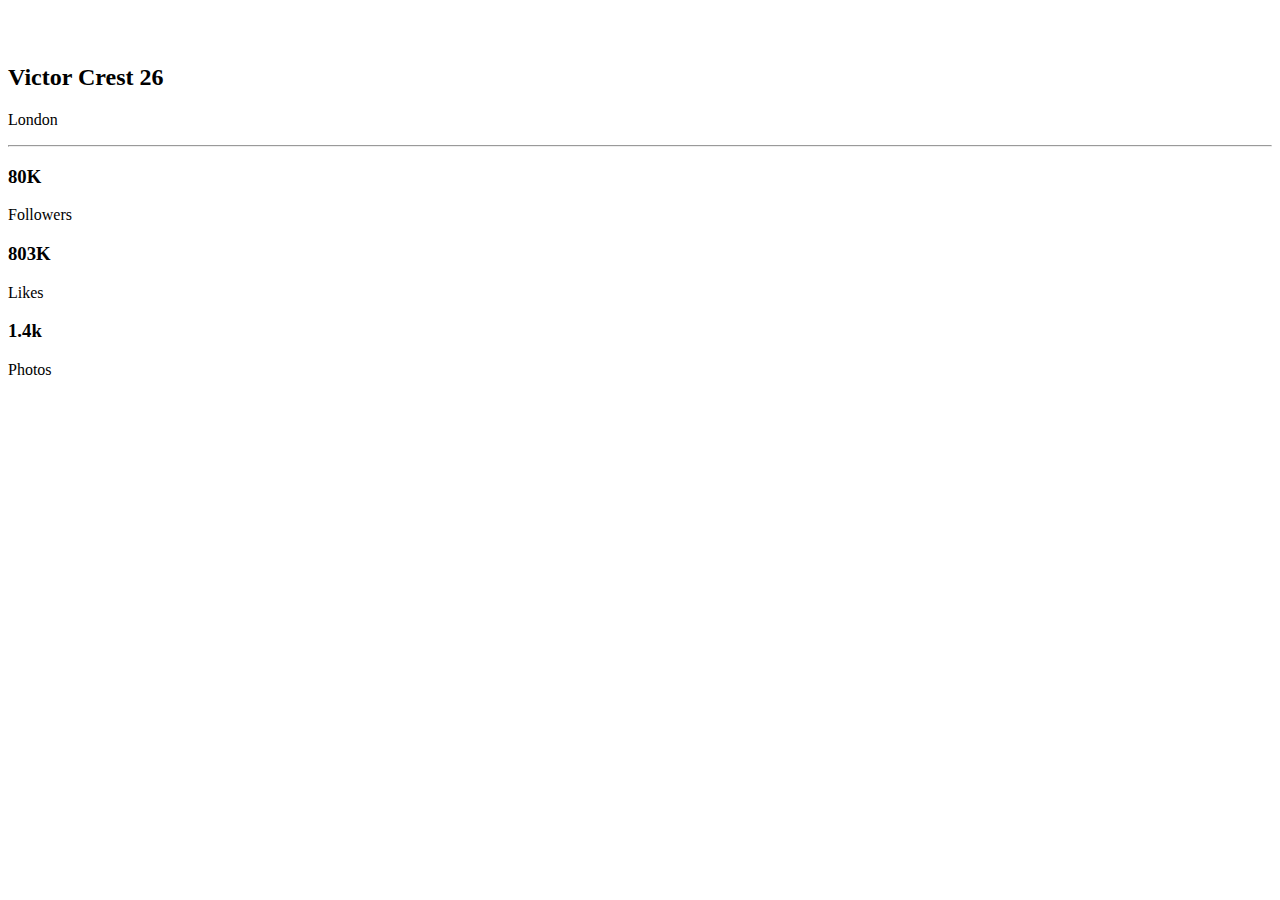
==== profile-card-component-main/index.html @ 5246ff31 "initial commit" ====
<!DOCTYPE html>
<html lang="en">
  <head>
    <meta charset="UTF-8" />
    <meta name="viewport" content="width=device-width, initial-scale=1.0" />

    <title>Frontend Mentor | Profile card component</title>
    <link rel="stylesheet" href="/css/style.css" />
  </head>
  <body>
    <div class="container">
      <div class="card">
        <img src="/images/bg-pattern-card.svg" alt="" class="hero-bg" />
        <header>
          <img src="/images/image-victor.jpg" alt="" class="avatar" />
          <h2>
            <span class="name">Victor Crest</span> <span class="age">26</span>
          </h2>
          <p class="country">London</p>
        </header>

        <hr />

        <footer>
          <section>
            <h3 class="activity-count">80K</h3>
            <p class="activity">Followers</p>
          </section>

          <section>
            <h3 class="activity-count">803K</h3>
            <p class="activity">Likes</p>
          </section>

          <section>
            <h3 class="activity-count">1.4k</h3>
            <p class="activity">Photos</p>
          </section>
        </footer>
      </div>
    </div>
  </body>
</html>
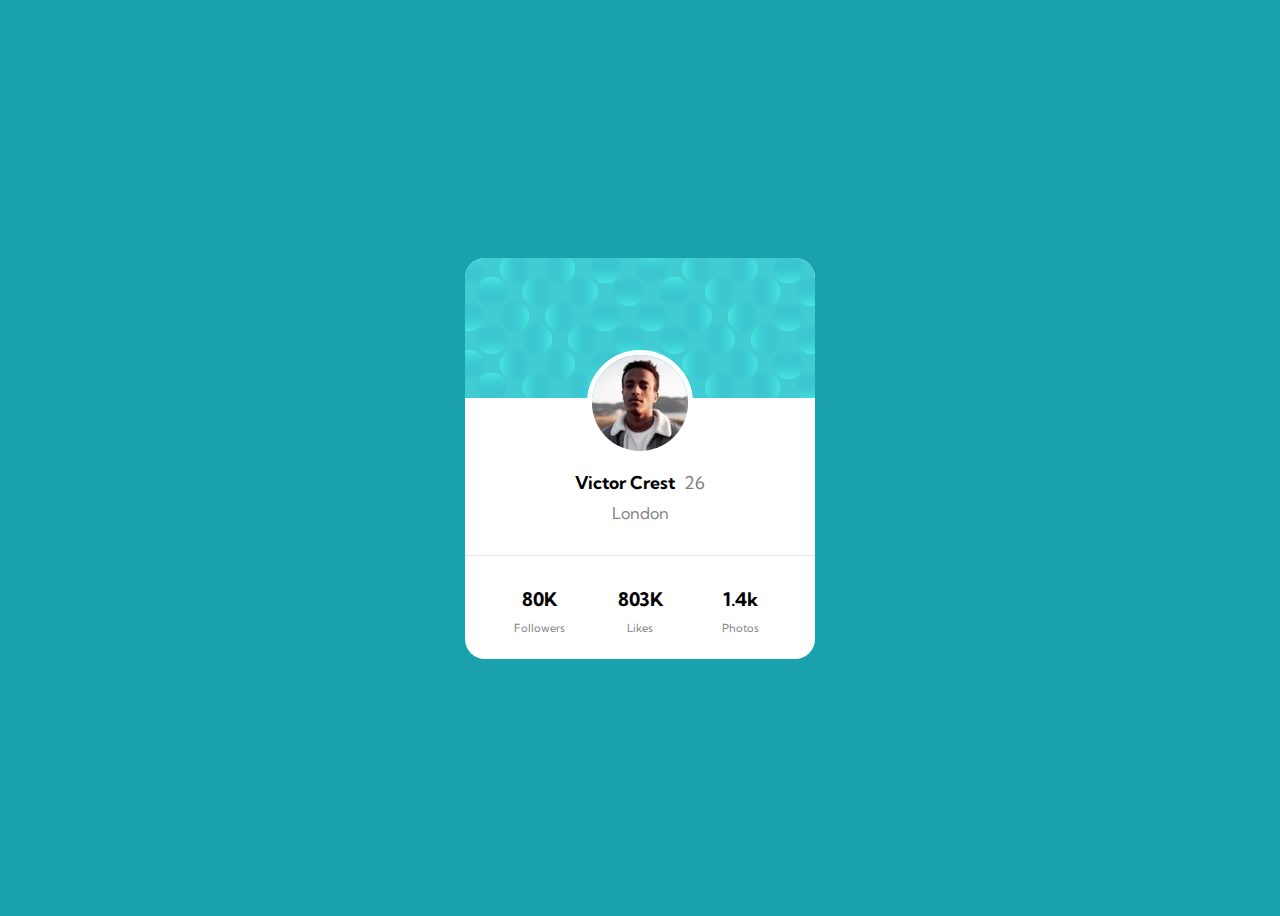
==== commit ddd1e9c5: "change absolute links to relative links" ====
--- a/profile-card-component-main/index.html
+++ b/profile-card-component-main/index.html
@@ -5,14 +5,14 @@
     <meta name="viewport" content="width=device-width, initial-scale=1.0" />
 
     <title>Frontend Mentor | Profile card component</title>
-    <link rel="stylesheet" href="/css/style.css" />
+    <link rel="stylesheet" href="./css/style.css" />
   </head>
   <body>
     <div class="container">
       <div class="card">
-        <img src="/images/bg-pattern-card.svg" alt="" class="hero-bg" />
+        <img src="./images/bg-pattern-card.svg" alt="" class="hero-bg" />
         <header>
-          <img src="/images/image-victor.jpg" alt="" class="avatar" />
+          <img src="./images/image-victor.jpg" alt="" class="avatar" />
           <h2>
             <span class="name">Victor Crest</span> <span class="age">26</span>
           </h2>
--- a/profile-card-component-main/css/style.css
+++ b/profile-card-component-main/css/style.css
@@ -0,0 +1,94 @@
+@import url('https://fonts.googleapis.com/css2?family=Kumbh+Sans:wght@400;700&display=swap');
+*,
+*:before,
+*:after {
+  box-sizing: border-box;
+}
+
+:root {
+  --dark-cyan: hsl(185, 75%, 39%);
+  --dark-blue: hsl(229, 23%, 23%);
+  --grayish-blue: hsl(227, 10%, 46%);
+  --dark-gray: hsl(0, 0%, 59%);
+}
+
+body {
+  background-color: var(--dark-cyan);
+  font-family: 'Kumbh Sans', sans-serif;
+}
+
+img {
+  display: block;
+}
+
+header {
+  position: relative;
+}
+
+h2 {
+  margin: 0;
+  font-size: 1.1rem;
+  margin-top: 1rem;
+}
+
+h3,
+p {
+  margin: 0;
+}
+
+h2,
+h3 {
+  margin-bottom: 10px;
+}
+hr {
+  height: 0px;
+  border: none;
+  border-top: 1px solid hsl(0, 0%, 90%);
+}
+footer {
+  display: flex;
+  padding: 1.5rem;
+}
+
+footer section {
+  flex: 1;
+}
+
+.hero-bg {
+  border-top-left-radius: 20px;
+  border-top-right-radius: 20px;
+}
+.avatar {
+  margin: -48px auto 0;
+  border: 5px solid white;
+  border-radius: 50%;
+}
+.container {
+  min-height: 100vh;
+  display: flex;
+  justify-content: center;
+  align-items: center;
+}
+
+.card {
+  border-radius: 20px;
+  background-color: #fff;
+  text-align: center;
+}
+
+.age {
+  margin-left: 5px;
+  font-weight: 400;
+}
+.activity,
+.country,
+.age {
+  color: gray;
+}
+
+.country {
+  margin-bottom: 2rem;
+}
+.activity {
+  font-size: 0.7rem;
+}
